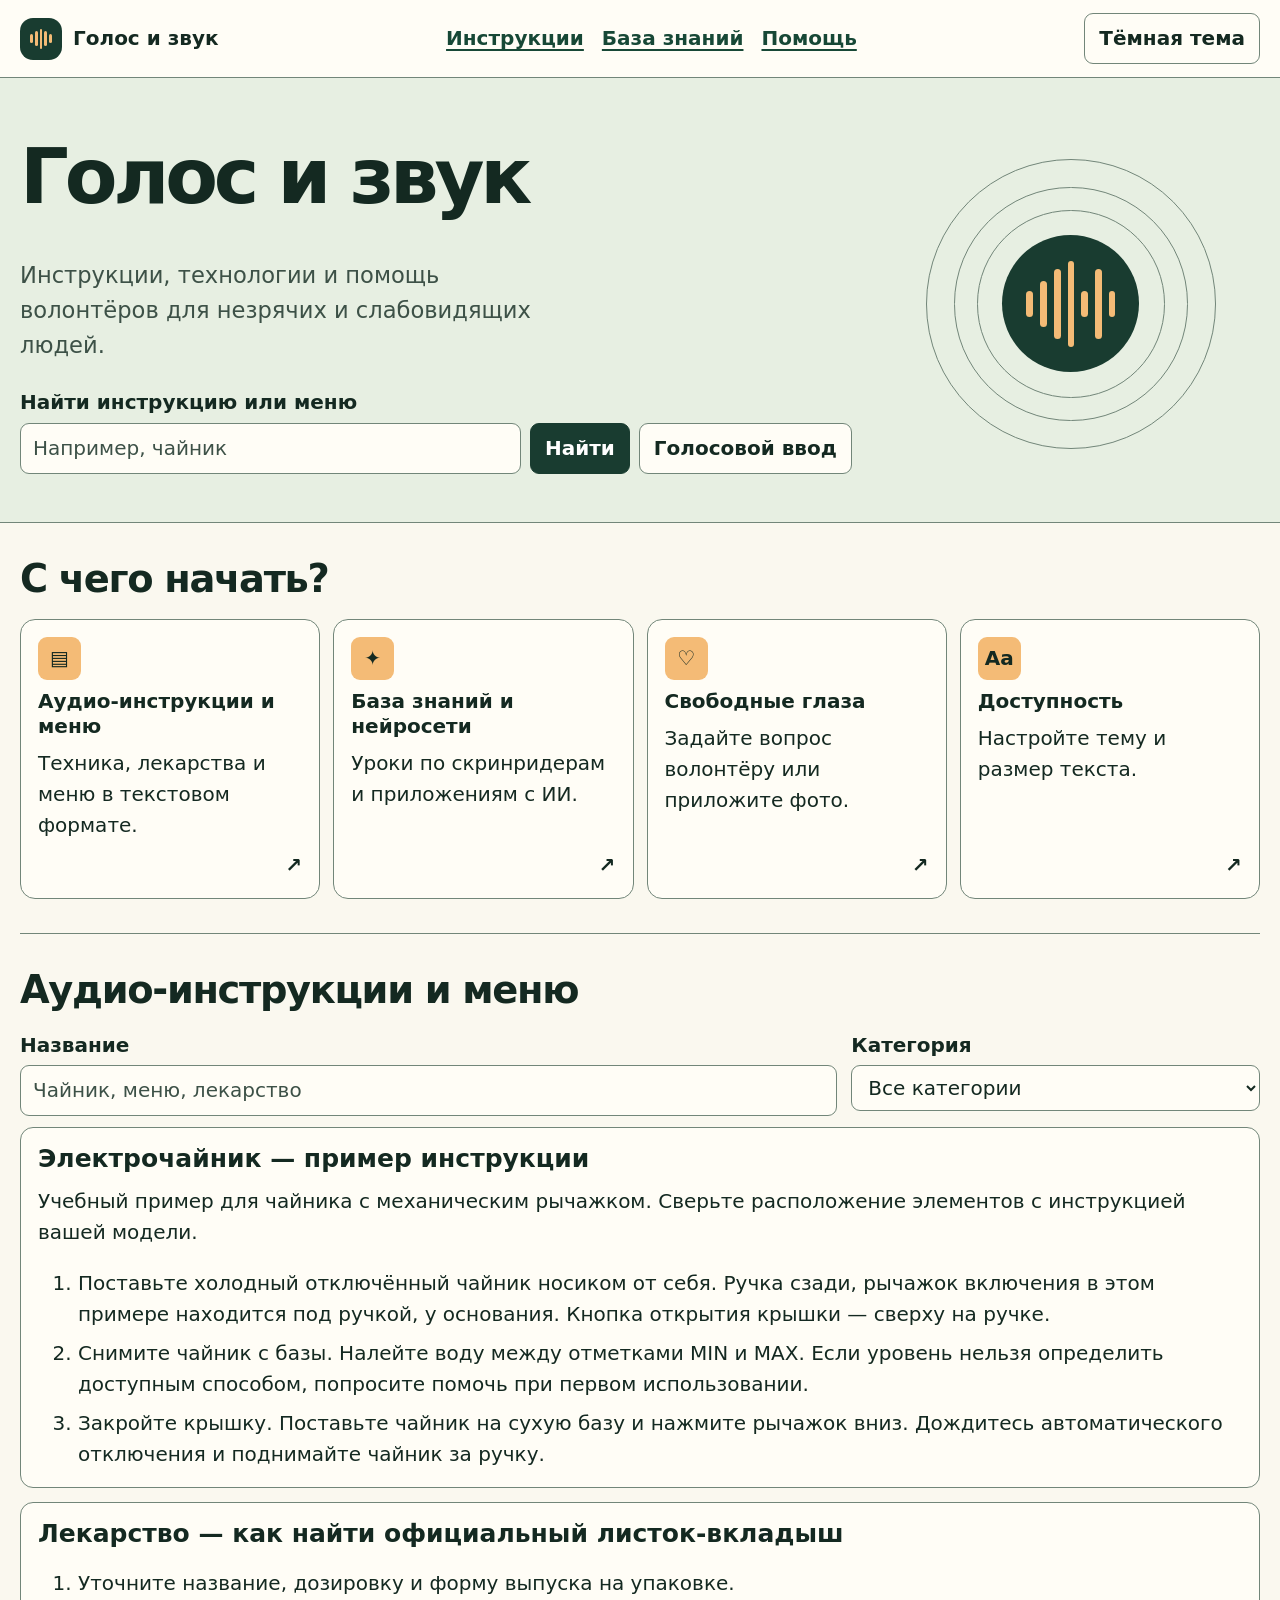
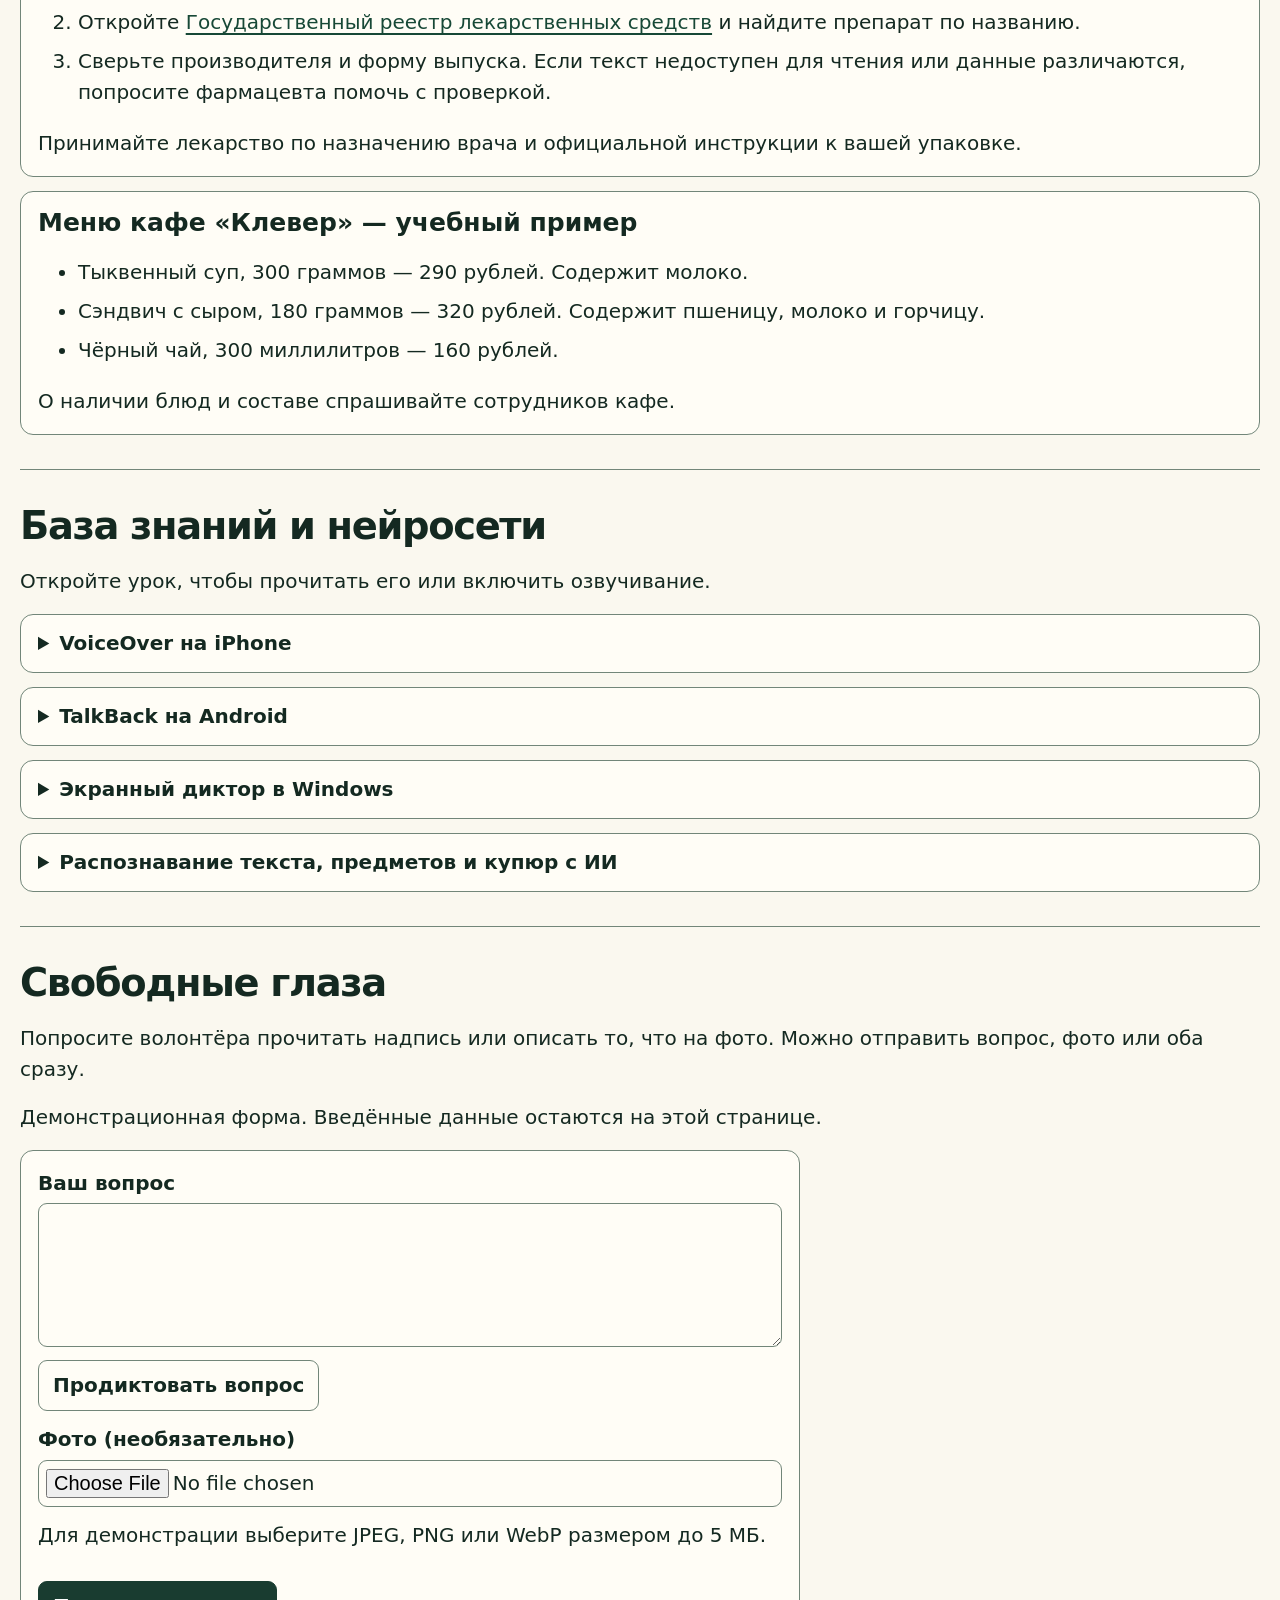
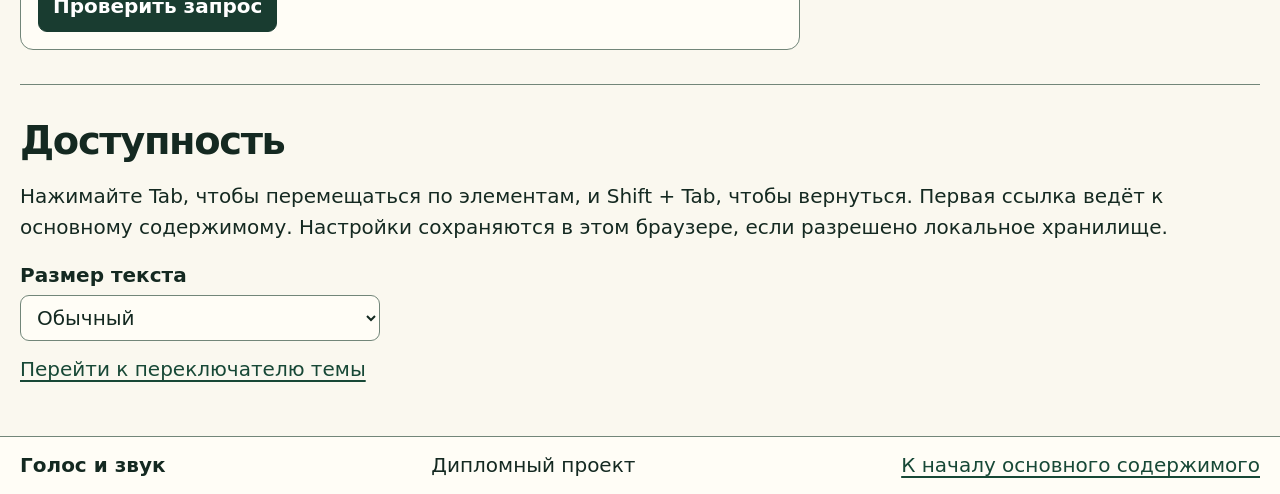
==== index.html @ 968d7d7f "Создать основу сайта «Голос и звук»" ====
<!doctype html>
<html lang="ru" data-theme="light">
<head>
  <meta charset="utf-8">
  <meta name="viewport" content="width=device-width, initial-scale=1">
  <meta name="description" content="Доступные инструкции, уроки по скринридерам и помощь волонтёров.">
  <title>Голос и звук — доступная помощь каждый день</title>
  <link rel="stylesheet" href="styles.css">
  <script src="app.js" defer></script>
</head>
<body>
  <a class="skip" href="#main">Перейти к основному содержимому</a>
  <header class="site-header">
    <div class="shell header-inner">
      <a class="brand" href="./" aria-label="Голос и звук, главная"><span class="mark" aria-hidden="true"><i></i><i></i><i></i><i></i><i></i></span> Голос и звук</a>
      <nav aria-label="Основная навигация"><a href="#instructions">Инструкции</a><a href="#knowledge">База знаний</a><a href="#help">Помощь</a></nav>
      <button type="button" class="theme" id="theme" aria-pressed="false">Тёмная тема</button>
    </div>
  </header>
  <main id="main" tabindex="-1">
    <div class="hero">
      <div class="shell hero-inner">
        <div>
          <h1>Голос и звук</h1>
          <p class="intro">Инструкции, технологии и помощь волонтёров для незрячих и слабовидящих людей.</p>
          <form id="hub-search" role="search" aria-label="Поиск инструкций" action="#instructions">
            <label for="hub-query">Найти инструкцию или меню</label>
            <div class="search-row">
              <input type="search" id="hub-query" name="q" placeholder="Например, чайник">
              <button type="submit" class="primary">Найти</button>
              <button type="button" data-dictate="hub-query" aria-describedby="hub-voice">Голосовой ввод</button>
            </div>
            <p class="status" id="hub-voice" role="status" aria-live="polite"></p>
          </form>
        </div>
        <div class="hero-art" aria-hidden="true"><div class="orbit"><div class="orbit"><div class="orbit"><div class="wave"><i></i><i></i><i></i><i></i><i></i><i></i><i></i></div></div></div></div></div>
      </div>
    </div>
    <section class="shell shortcuts" aria-labelledby="start-heading">
      <h2 id="start-heading">С чего начать?</h2>
      <div class="tiles">
        <a class="tile" href="#instructions"><span class="tile-icon" aria-hidden="true">▤</span><span class="tile-name">Аудио-инструкции и меню</span><span>Техника, лекарства и меню в текстовом формате.</span><span class="arrow" aria-hidden="true">↗</span></a>
        <a class="tile" href="#knowledge"><span class="tile-icon" aria-hidden="true">✦</span><span class="tile-name">База знаний и нейросети</span><span>Уроки по скринридерам и приложениям с ИИ.</span><span class="arrow" aria-hidden="true">↗</span></a>
        <a class="tile" href="#help"><span class="tile-icon" aria-hidden="true">♡</span><span class="tile-name">Свободные глаза</span><span>Задайте вопрос волонтёру или приложите фото.</span><span class="arrow" aria-hidden="true">↗</span></a>
        <a class="tile" href="#accessibility"><span class="tile-icon" aria-hidden="true">Aa</span><span class="tile-name">Доступность</span><span>Настройте тему и размер текста.</span><span class="arrow" aria-hidden="true">↗</span></a>
      </div>
    </section>
    <section class="shell content-section" id="instructions" aria-labelledby="instructions-heading" tabindex="-1">
      <h2 id="instructions-heading">Аудио-инструкции и меню</h2>
      <div class="filters" role="search" aria-label="Поиск в каталоге">
        <div><label for="catalog-query">Название</label><input type="search" id="catalog-query" placeholder="Чайник, меню, лекарство"></div>
        <div><label for="category">Категория</label><select id="category"><option value="">Все категории</option><option value="device">Бытовая техника</option><option value="medicine">Лекарства</option><option value="menu">Меню</option></select></div>
      </div>
      <p id="search-status" role="status" aria-live="polite"></p>
      <div class="entries" id="catalog">
        <article data-category="device">
          <h3>Электрочайник — пример инструкции</h3>
          <p>Учебный пример для чайника с механическим рычажком. Сверьте расположение элементов с инструкцией вашей модели.</p>
          <ol><li>Поставьте холодный отключённый чайник носиком от себя. Ручка сзади, рычажок включения в этом примере находится под ручкой, у основания. Кнопка открытия крышки — сверху на ручке.</li><li>Снимите чайник с базы. Налейте воду между отметками MIN и MAX. Если уровень нельзя определить доступным способом, попросите помочь при первом использовании.</li><li>Закройте крышку. Поставьте чайник на сухую базу и нажмите рычажок вниз. Дождитесь автоматического отключения и поднимайте чайник за ручку.</li></ol>
        </article>
        <article data-category="medicine">
          <h3>Лекарство — как найти официальный листок-вкладыш</h3>
          <ol><li>Уточните название, дозировку и форму выпуска на упаковке.</li><li>Откройте <a href="https://grls.rosminzdrav.ru/">Государственный реестр лекарственных средств</a> и найдите препарат по названию.</li><li>Сверьте производителя и форму выпуска. Если текст недоступен для чтения или данные различаются, попросите фармацевта помочь с проверкой.</li></ol>
          <p>Принимайте лекарство по назначению врача и официальной инструкции к вашей упаковке.</p>
        </article>
        <article data-category="menu">
          <h3>Меню кафе «Клевер» — учебный пример</h3>
          <ul><li>Тыквенный суп, 300 граммов — 290 рублей. Содержит молоко.</li><li>Сэндвич с сыром, 180 граммов — 320 рублей. Содержит пшеницу, молоко и горчицу.</li><li>Чёрный чай, 300 миллилитров — 160 рублей.</li></ul>
          <p>О наличии блюд и составе спрашивайте сотрудников кафе.</p>
        </article>
      </div>
    </section>
    <section class="shell content-section" id="knowledge" aria-labelledby="knowledge-heading" tabindex="-1">
      <h2 id="knowledge-heading">База знаний и нейросети</h2>
      <p>Откройте урок, чтобы прочитать его или включить озвучивание.</p>
      <p id="audio-status" role="status"></p>
      <div class="lessons">
        <details><summary>VoiceOver на iPhone</summary><div class="lesson"><h3>Включение и первые жесты</h3><ol><li>Откройте «Настройки», «Универсальный доступ», «VoiceOver». Включите VoiceOver. Если Siri настроена, можно попросить её включить VoiceOver.</li><li>Коснитесь элемента, чтобы услышать его название. Дважды коснитесь экрана одним пальцем, чтобы активировать выбранное.</li><li>Смахните одним пальцем вправо для следующего элемента или влево для предыдущего. Меню «Практика VoiceOver» позволяет потренироваться.</li></ol><div class="audio"></div></div></details>
        <details><summary>TalkBack на Android</summary><div class="lesson"><h3>Включение и первые жесты</h3><ol><li>В настройках откройте «Специальные возможности», затем TalkBack. Названия и расположение пунктов могут отличаться.</li><li>Включите TalkBack. Смахивайте одним пальцем вправо или влево, чтобы переходить между элементами. Двойное касание активирует выбранный элемент.</li><li>Прокручивайте страницу двумя пальцами. Откройте руководство TalkBack в настройках, чтобы попрактиковаться.</li></ol><div class="audio"></div></div></details>
        <details><summary>Экранный диктор в Windows</summary><div class="lesson"><h3>Запуск с клавиатуры</h3><ol><li>Нажмите клавиши Windows, Ctrl и Enter одновременно. Эта комбинация включает и выключает экранный диктор, если разрешена в настройках.</li><li>Для настройки нажмите Windows, Ctrl и N. Выберите голос и скорость.</li><li>На веб-странице нажимайте Tab для перехода к ссылкам и элементам управления. Shift и Tab перемещают в обратном направлении. Enter открывает ссылку.</li></ol><div class="audio"></div></div></details>
        <details><summary>Распознавание текста, предметов и купюр с ИИ</summary><div class="lesson"><h3>Как получить и проверить описание</h3><ol><li>Откройте приложение с нужным режимом. Например, в Seeing AI проверьте наличие каналов текста, описания сцены и валюты. Режимы и валюты зависят от версии.</li><li>Для текста направьте камеру на документ при хорошем освещении. Если чтение прерывается, отодвиньте камеру, чтобы в кадр помещалась вся строка.</li><li>Для предмета запросите описание сцены и повторите снимок с другой стороны, если вывод неоднозначен.</li><li>Для купюры проверьте поддержку её валюты в приложении. Сверьте результат повторным сканированием. Если сомневаетесь, попросите проверить номинал доверенного человека.</li></ol><div class="audio"></div></div></details>
      </div>
    </section>
    <section class="shell content-section" id="help" aria-labelledby="help-heading" tabindex="-1">
      <h2 id="help-heading">Свободные глаза</h2>
      <p>Попросите волонтёра прочитать надпись или описать то, что на фото. Можно отправить вопрос, фото или оба сразу.</p>
      <p id="help-availability">Демонстрационная форма. Введённые данные остаются на этой странице.</p>
      <form id="help-form" class="help-form">
        <label for="question">Ваш вопрос</label>
        <textarea id="question" rows="4" maxlength="2000" aria-describedby="help-voice"></textarea>
        <button type="button" data-dictate="question" aria-describedby="help-voice">Продиктовать вопрос</button>
        <p class="status" id="help-voice" role="status"></p>
        <label for="photo">Фото (необязательно)</label>
        <input id="photo" type="file" accept="image/jpeg,image/png,image/webp" aria-describedby="photo-note">
        <p id="photo-note">Для демонстрации выберите JPEG, PNG или WebP размером до 5 МБ.</p>
        <button class="primary" id="send-help" type="submit" disabled>Проверить запрос</button>
        <p id="help-status" role="status"></p>
      </form>
    </section>
    <section class="shell content-section" id="accessibility" aria-labelledby="access-heading" tabindex="-1">
      <h2 id="access-heading">Доступность</h2>
      <p>Нажимайте Tab, чтобы перемещаться по элементам, и Shift + Tab, чтобы вернуться. Первая ссылка ведёт к основному содержимому. Настройки сохраняются в этом браузере, если разрешено локальное хранилище.</p>
      <label for="text-size">Размер текста</label>
      <select id="text-size"><option value="100">Обычный</option><option value="125">Крупный</option><option value="150">Очень крупный</option></select>
      <p><a href="#theme">Перейти к переключателю темы</a></p>
    </section>
  </main>
  <footer><div class="shell footer-inner"><strong>Голос и звук</strong><span>Дипломный проект</span><a href="#main">К началу основного содержимого</a></div></footer>
</body>
</html>
---- styles.css ----
:root {
  color-scheme: light;
  --paper: #faf8ef;
  --surface: #fffdf6;
  --ink: #142921;
  --muted: #3d5147;
  --line: #728679;
  --hero: #e7efe2;
  --accent: #f4bb76;
  --button: #193c30;
  --button-text: #ffffff;
  --focus: #8a3603;
  --link: #174836;
  font: 125%/1.55 system-ui, "Segoe UI", sans-serif;
}
[data-theme="dark"] {
  color-scheme: dark;
  --paper: #101c17;
  --surface: #182922;
  --ink: #fcf8ea;
  --muted: #d6e6d8;
  --line: #9bb2a4;
  --hero: #22392e;
  --button: #f4bb76;
  --button-text: #142921;
  --focus: #ffbd72;
  --link: #cbf0d8;
}
* { box-sizing: border-box; }
[hidden] { display: none !important; }
body { margin: 0; background: var(--paper); color: var(--ink); overflow-wrap: anywhere; }
a { color: var(--link); text-underline-offset: .18em; }
a:hover { text-decoration-thickness: .14em; }
:focus-visible { outline: .16rem solid var(--focus); outline-offset: .18rem; }
h1, h2, h3 { line-height: 1.12; margin: 0 0 .5em; }
h1 { font-size: clamp(2.55rem, 6vw, 4.5rem); letter-spacing: -.055em; }
h2 { font-size: clamp(1.6rem, 3vw, 2.2rem); letter-spacing: -.035em; }
h3 { font-size: 1.25rem; }
p { margin: 0 0 .85rem; }
li + li { margin-top: .4rem; }
.shell { width: min(100% - 2rem, 62rem); margin-inline: auto; }
.skip { position: absolute; top: .5rem; left: .5rem; z-index: 2; padding: .5rem; background: var(--surface); transform: translateY(-250%); }
.skip:focus { transform: none; }
.site-header { background: var(--surface); border-bottom: 1px solid var(--line); }
.header-inner, .footer-inner { display: flex; flex-wrap: wrap; align-items: center; justify-content: space-between; gap: .6rem 1.2rem; padding-block: .65rem; }
.brand { display: inline-flex; align-items: center; gap: .55rem; min-height: 44px; color: var(--ink); font-weight: 800; text-decoration: none; }
.mark { display: inline-flex; align-items: center; justify-content: center; gap: .11rem; width: 2.1rem; height: 2.1rem; border-radius: .65rem; background: #193c30; color: #f4bb76; }
.mark i, .wave i { display: block; background: currentColor; width: .13rem; height: .48rem; border-radius: 1rem; }
.mark i:nth-child(even) { height: .72rem; }
.mark i:nth-child(3) { height: 1rem; }
nav { display: flex; flex-wrap: wrap; column-gap: .9rem; }
nav a { display: inline-flex; align-items: center; min-height: 44px; font-weight: 650; }
button, input, select, textarea { font: inherit; color: var(--ink); background: var(--surface); border: 1px solid var(--line); border-radius: .45rem; min-height: 44px; max-width: 100%; }
button { cursor: pointer; padding: .45rem .7rem; font-weight: 700; }
button:hover:not(:disabled), summary:hover { box-shadow: inset 0 0 0 2px var(--line); }
button:disabled { cursor: default; border-style: dashed; }
button.primary { background: var(--button); color: var(--button-text); border-color: var(--button); }
input, select, textarea { display: block; width: 100%; padding: .45rem .6rem; }
input::placeholder { color: var(--muted); opacity: 1; }
input[type=file] { padding: .35rem; }
textarea { resize: vertical; }
label { display: block; font-weight: 700; margin-bottom: .22rem; }
.hero { background: var(--hero); border-bottom: 1px solid var(--line); }
.hero-inner { display: grid; grid-template-columns: minmax(0, 2.2fr) minmax(0, 1fr); align-items: center; gap: 1.5rem; padding-block: 2.8rem 2.4rem; }
.intro { font-size: 1.13rem; max-width: 36ch; color: var(--muted); margin-bottom: 1.2rem; }
.search-row { display: flex; flex-wrap: wrap; gap: .45rem; }
.search-row input { flex: 1 0 min(12rem, 100%); width: auto; min-width: 0; }
.status:empty, [role="status"]:empty { margin: 0; }
.status:not(:empty) { margin-top: .4rem; }
.hero-art { display: grid; place-items: center; }
.orbit { width: min(14.5rem, 100%); aspect-ratio: 1; display: grid; place-items: center; border: 1px solid var(--line); border-radius: 50%; }
.orbit .orbit { width: 81%; }
.wave { width: 74%; aspect-ratio: 1; display: flex; align-items: center; justify-content: center; gap: 5%; border-radius: 50%; background: #193c30; color: #f4bb76; }
.wave i { width: 5%; height: 19%; }
.wave i:nth-child(2n) { height: 34%; }
.wave i:nth-child(3n) { height: 51%; }
.wave i:nth-child(4) { height: 63%; }
.shortcuts, .content-section { padding-block: 1.7rem; }
.content-section { border-top: 1px solid var(--line); scroll-margin-block-start: .6rem; }
.tiles { display: grid; grid-template-columns: repeat(auto-fit, minmax(min(12rem, 100%), 1fr)); gap: .65rem; }
.tile { display: flex; flex-direction: column; align-items: flex-start; gap: .45rem; min-width: 0; padding: .85rem; background: var(--surface); border: 1px solid var(--line); border-radius: .75rem; text-decoration: none; color: var(--ink); }
.tile:hover { box-shadow: inset 0 0 0 2px var(--line); }
.tile:hover .tile-name { text-decoration: underline; }
.tile-icon { display: grid; place-items: center; width: 2.15rem; height: 2.15rem; border-radius: .45rem; background: var(--accent); color: #142921; font-weight: 800; }
.tile-name { font-weight: 800; line-height: 1.24; }
.arrow { align-self: flex-end; margin-top: auto; font-weight: 800; }
.filters { display: grid; grid-template-columns: minmax(0, 2fr) minmax(0, 1fr); gap: .7rem; margin-bottom: .55rem; }
.entries, .lessons { display: grid; gap: .7rem; }
article, details, .help-form { padding: .85rem; border: 1px solid var(--line); border-radius: .65rem; background: var(--surface); }
article > :last-child { margin-bottom: 0; }
details { padding: 0; }
summary { cursor: pointer; padding: .65rem .85rem; min-height: 44px; border-radius: .65rem; font-weight: 700; }
.lesson { padding: .5rem .85rem .85rem; }
.audio { display: flex; flex-wrap: wrap; gap: .45rem; }
.help-form { max-width: 39rem; }
.help-form > button, .help-form > label:not(:first-child) { margin-top: .65rem; }
#photo-note { margin-top: .65rem; }
#text-size { max-width: 18rem; margin-bottom: .65rem; }
footer { border-top: 1px solid var(--line); background: var(--surface); }
@media (max-width: 42em) {
  .hero-inner { grid-template-columns: minmax(0, 1fr); padding-block: 2rem 1.4rem; }
  .hero-art { display: none; }
}
@media (max-width: 27em) {
  .filters { grid-template-columns: minmax(0, 1fr); }
  .shell { width: calc(100% - 1.4rem); }
}
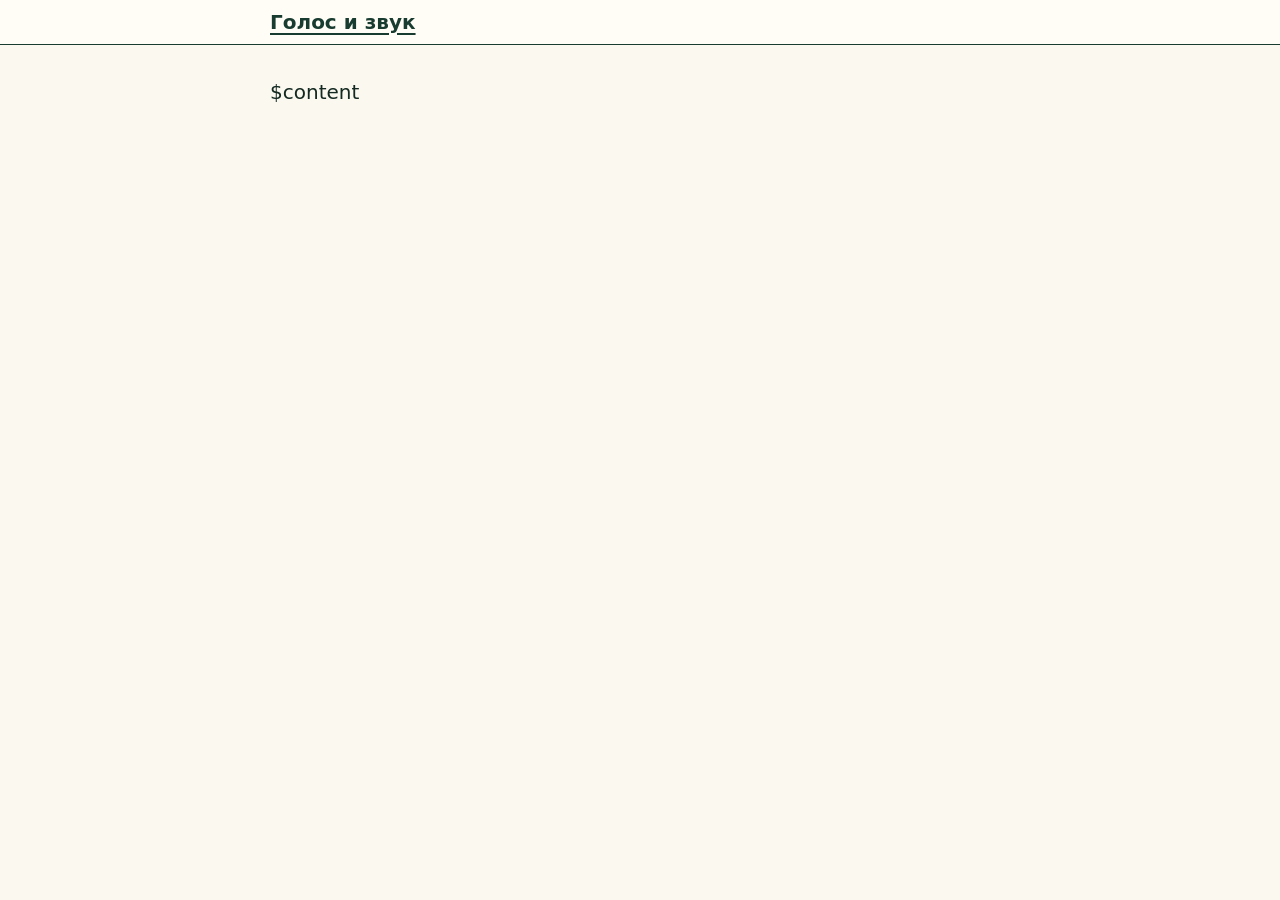
==== commit ae722316: "Перенести первый сценарий экранного доступа на Python" ====
--- a/index.html
+++ b/index.html
@@ -1,110 +1,16 @@
 <!doctype html>
-<html lang="ru" data-theme="light">
+<html lang="ru">
 <head>
   <meta charset="utf-8">
   <meta name="viewport" content="width=device-width, initial-scale=1">
-  <meta name="description" content="Доступные инструкции, уроки по скринридерам и помощь волонтёров.">
-  <title>Голос и звук — доступная помощь каждый день</title>
-  <link rel="stylesheet" href="styles.css">
-  <script src="app.js" defer></script>
+  <title>$title — Голос и звук</title>
+  <link rel="stylesheet" href="/styles.css">
 </head>
 <body>
   <a class="skip" href="#main">Перейти к основному содержимому</a>
-  <header class="site-header">
-    <div class="shell header-inner">
-      <a class="brand" href="./" aria-label="Голос и звук, главная"><span class="mark" aria-hidden="true"><i></i><i></i><i></i><i></i><i></i></span> Голос и звук</a>
-      <nav aria-label="Основная навигация"><a href="#instructions">Инструкции</a><a href="#knowledge">База знаний</a><a href="#help">Помощь</a></nav>
-      <button type="button" class="theme" id="theme" aria-pressed="false">Тёмная тема</button>
-    </div>
-  </header>
-  <main id="main" tabindex="-1">
-    <div class="hero">
-      <div class="shell hero-inner">
-        <div>
-          <h1>Голос и звук</h1>
-          <p class="intro">Инструкции, технологии и помощь волонтёров для незрячих и слабовидящих людей.</p>
-          <form id="hub-search" role="search" aria-label="Поиск инструкций" action="#instructions">
-            <label for="hub-query">Найти инструкцию или меню</label>
-            <div class="search-row">
-              <input type="search" id="hub-query" name="q" placeholder="Например, чайник">
-              <button type="submit" class="primary">Найти</button>
-              <button type="button" data-dictate="hub-query" aria-describedby="hub-voice">Голосовой ввод</button>
-            </div>
-            <p class="status" id="hub-voice" role="status" aria-live="polite"></p>
-          </form>
-        </div>
-        <div class="hero-art" aria-hidden="true"><div class="orbit"><div class="orbit"><div class="orbit"><div class="wave"><i></i><i></i><i></i><i></i><i></i><i></i><i></i></div></div></div></div></div>
-      </div>
-    </div>
-    <section class="shell shortcuts" aria-labelledby="start-heading">
-      <h2 id="start-heading">С чего начать?</h2>
-      <div class="tiles">
-        <a class="tile" href="#instructions"><span class="tile-icon" aria-hidden="true">▤</span><span class="tile-name">Аудио-инструкции и меню</span><span>Техника, лекарства и меню в текстовом формате.</span><span class="arrow" aria-hidden="true">↗</span></a>
-        <a class="tile" href="#knowledge"><span class="tile-icon" aria-hidden="true">✦</span><span class="tile-name">База знаний и нейросети</span><span>Уроки по скринридерам и приложениям с ИИ.</span><span class="arrow" aria-hidden="true">↗</span></a>
-        <a class="tile" href="#help"><span class="tile-icon" aria-hidden="true">♡</span><span class="tile-name">Свободные глаза</span><span>Задайте вопрос волонтёру или приложите фото.</span><span class="arrow" aria-hidden="true">↗</span></a>
-        <a class="tile" href="#accessibility"><span class="tile-icon" aria-hidden="true">Aa</span><span class="tile-name">Доступность</span><span>Настройте тему и размер текста.</span><span class="arrow" aria-hidden="true">↗</span></a>
-      </div>
-    </section>
-    <section class="shell content-section" id="instructions" aria-labelledby="instructions-heading" tabindex="-1">
-      <h2 id="instructions-heading">Аудио-инструкции и меню</h2>
-      <div class="filters" role="search" aria-label="Поиск в каталоге">
-        <div><label for="catalog-query">Название</label><input type="search" id="catalog-query" placeholder="Чайник, меню, лекарство"></div>
-        <div><label for="category">Категория</label><select id="category"><option value="">Все категории</option><option value="device">Бытовая техника</option><option value="medicine">Лекарства</option><option value="menu">Меню</option></select></div>
-      </div>
-      <p id="search-status" role="status" aria-live="polite"></p>
-      <div class="entries" id="catalog">
-        <article data-category="device">
-          <h3>Электрочайник — пример инструкции</h3>
-          <p>Учебный пример для чайника с механическим рычажком. Сверьте расположение элементов с инструкцией вашей модели.</p>
-          <ol><li>Поставьте холодный отключённый чайник носиком от себя. Ручка сзади, рычажок включения в этом примере находится под ручкой, у основания. Кнопка открытия крышки — сверху на ручке.</li><li>Снимите чайник с базы. Налейте воду между отметками MIN и MAX. Если уровень нельзя определить доступным способом, попросите помочь при первом использовании.</li><li>Закройте крышку. Поставьте чайник на сухую базу и нажмите рычажок вниз. Дождитесь автоматического отключения и поднимайте чайник за ручку.</li></ol>
-        </article>
-        <article data-category="medicine">
-          <h3>Лекарство — как найти официальный листок-вкладыш</h3>
-          <ol><li>Уточните название, дозировку и форму выпуска на упаковке.</li><li>Откройте <a href="https://grls.rosminzdrav.ru/">Государственный реестр лекарственных средств</a> и найдите препарат по названию.</li><li>Сверьте производителя и форму выпуска. Если текст недоступен для чтения или данные различаются, попросите фармацевта помочь с проверкой.</li></ol>
-          <p>Принимайте лекарство по назначению врача и официальной инструкции к вашей упаковке.</p>
-        </article>
-        <article data-category="menu">
-          <h3>Меню кафе «Клевер» — учебный пример</h3>
-          <ul><li>Тыквенный суп, 300 граммов — 290 рублей. Содержит молоко.</li><li>Сэндвич с сыром, 180 граммов — 320 рублей. Содержит пшеницу, молоко и горчицу.</li><li>Чёрный чай, 300 миллилитров — 160 рублей.</li></ul>
-          <p>О наличии блюд и составе спрашивайте сотрудников кафе.</p>
-        </article>
-      </div>
-    </section>
-    <section class="shell content-section" id="knowledge" aria-labelledby="knowledge-heading" tabindex="-1">
-      <h2 id="knowledge-heading">База знаний и нейросети</h2>
-      <p>Откройте урок, чтобы прочитать его или включить озвучивание.</p>
-      <p id="audio-status" role="status"></p>
-      <div class="lessons">
-        <details><summary>VoiceOver на iPhone</summary><div class="lesson"><h3>Включение и первые жесты</h3><ol><li>Откройте «Настройки», «Универсальный доступ», «VoiceOver». Включите VoiceOver. Если Siri настроена, можно попросить её включить VoiceOver.</li><li>Коснитесь элемента, чтобы услышать его название. Дважды коснитесь экрана одним пальцем, чтобы активировать выбранное.</li><li>Смахните одним пальцем вправо для следующего элемента или влево для предыдущего. Меню «Практика VoiceOver» позволяет потренироваться.</li></ol><div class="audio"></div></div></details>
-        <details><summary>TalkBack на Android</summary><div class="lesson"><h3>Включение и первые жесты</h3><ol><li>В настройках откройте «Специальные возможности», затем TalkBack. Названия и расположение пунктов могут отличаться.</li><li>Включите TalkBack. Смахивайте одним пальцем вправо или влево, чтобы переходить между элементами. Двойное касание активирует выбранный элемент.</li><li>Прокручивайте страницу двумя пальцами. Откройте руководство TalkBack в настройках, чтобы попрактиковаться.</li></ol><div class="audio"></div></div></details>
-        <details><summary>Экранный диктор в Windows</summary><div class="lesson"><h3>Запуск с клавиатуры</h3><ol><li>Нажмите клавиши Windows, Ctrl и Enter одновременно. Эта комбинация включает и выключает экранный диктор, если разрешена в настройках.</li><li>Для настройки нажмите Windows, Ctrl и N. Выберите голос и скорость.</li><li>На веб-странице нажимайте Tab для перехода к ссылкам и элементам управления. Shift и Tab перемещают в обратном направлении. Enter открывает ссылку.</li></ol><div class="audio"></div></div></details>
-        <details><summary>Распознавание текста, предметов и купюр с ИИ</summary><div class="lesson"><h3>Как получить и проверить описание</h3><ol><li>Откройте приложение с нужным режимом. Например, в Seeing AI проверьте наличие каналов текста, описания сцены и валюты. Режимы и валюты зависят от версии.</li><li>Для текста направьте камеру на документ при хорошем освещении. Если чтение прерывается, отодвиньте камеру, чтобы в кадр помещалась вся строка.</li><li>Для предмета запросите описание сцены и повторите снимок с другой стороны, если вывод неоднозначен.</li><li>Для купюры проверьте поддержку её валюты в приложении. Сверьте результат повторным сканированием. Если сомневаетесь, попросите проверить номинал доверенного человека.</li></ol><div class="audio"></div></div></details>
-      </div>
-    </section>
-    <section class="shell content-section" id="help" aria-labelledby="help-heading" tabindex="-1">
-      <h2 id="help-heading">Свободные глаза</h2>
-      <p>Попросите волонтёра прочитать надпись или описать то, что на фото. Можно отправить вопрос, фото или оба сразу.</p>
-      <p id="help-availability">Демонстрационная форма. Введённые данные остаются на этой странице.</p>
-      <form id="help-form" class="help-form">
-        <label for="question">Ваш вопрос</label>
-        <textarea id="question" rows="4" maxlength="2000" aria-describedby="help-voice"></textarea>
-        <button type="button" data-dictate="question" aria-describedby="help-voice">Продиктовать вопрос</button>
-        <p class="status" id="help-voice" role="status"></p>
-        <label for="photo">Фото (необязательно)</label>
-        <input id="photo" type="file" accept="image/jpeg,image/png,image/webp" aria-describedby="photo-note">
-        <p id="photo-note">Для демонстрации выберите JPEG, PNG или WebP размером до 5 МБ.</p>
-        <button class="primary" id="send-help" type="submit" disabled>Проверить запрос</button>
-        <p id="help-status" role="status"></p>
-      </form>
-    </section>
-    <section class="shell content-section" id="accessibility" aria-labelledby="access-heading" tabindex="-1">
-      <h2 id="access-heading">Доступность</h2>
-      <p>Нажимайте Tab, чтобы перемещаться по элементам, и Shift + Tab, чтобы вернуться. Первая ссылка ведёт к основному содержимому. Настройки сохраняются в этом браузере, если разрешено локальное хранилище.</p>
-      <label for="text-size">Размер текста</label>
-      <select id="text-size"><option value="100">Обычный</option><option value="125">Крупный</option><option value="150">Очень крупный</option></select>
-      <p><a href="#theme">Перейти к переключателю темы</a></p>
-    </section>
+  <header><div class="shell"><a class="brand" href="/">Голос и звук<span class="sr-only">, главная</span></a></div></header>
+  <main class="shell" id="main" tabindex="-1">
+    $content
   </main>
-  <footer><div class="shell footer-inner"><strong>Голос и звук</strong><span>Дипломный проект</span><a href="#main">К началу основного содержимого</a></div></footer>
 </body>
 </html>
--- a/styles.css
+++ b/styles.css
@@ -1,107 +1,43 @@
 :root {
-  color-scheme: light;
+  color-scheme: light dark;
   --paper: #faf8ef;
-  --surface: #fffdf6;
+  --panel: #fffdf6;
   --ink: #142921;
-  --muted: #3d5147;
-  --line: #728679;
-  --hero: #e7efe2;
-  --accent: #f4bb76;
-  --button: #193c30;
-  --button-text: #ffffff;
+  --accent: #193c30;
+  --button-text: #fff;
   --focus: #8a3603;
-  --link: #174836;
   font: 125%/1.55 system-ui, "Segoe UI", sans-serif;
 }
-[data-theme="dark"] {
-  color-scheme: dark;
-  --paper: #101c17;
-  --surface: #182922;
-  --ink: #fcf8ea;
-  --muted: #d6e6d8;
-  --line: #9bb2a4;
-  --hero: #22392e;
-  --button: #f4bb76;
-  --button-text: #142921;
-  --focus: #ffbd72;
-  --link: #cbf0d8;
+@media (prefers-color-scheme: dark) {
+  :root {
+    --paper: #101c17;
+    --panel: #182922;
+    --ink: #fcf8ea;
+    --accent: #f4bb76;
+    --button-text: #142921;
+    --focus: #ffbd72;
+  }
 }
 * { box-sizing: border-box; }
-[hidden] { display: none !important; }
 body { margin: 0; background: var(--paper); color: var(--ink); overflow-wrap: anywhere; }
-a { color: var(--link); text-underline-offset: .18em; }
-a:hover { text-decoration-thickness: .14em; }
-:focus-visible { outline: .16rem solid var(--focus); outline-offset: .18rem; }
-h1, h2, h3 { line-height: 1.12; margin: 0 0 .5em; }
-h1 { font-size: clamp(2.55rem, 6vw, 4.5rem); letter-spacing: -.055em; }
-h2 { font-size: clamp(1.6rem, 3vw, 2.2rem); letter-spacing: -.035em; }
-h3 { font-size: 1.25rem; }
-p { margin: 0 0 .85rem; }
-li + li { margin-top: .4rem; }
-.shell { width: min(100% - 2rem, 62rem); margin-inline: auto; }
-.skip { position: absolute; top: .5rem; left: .5rem; z-index: 2; padding: .5rem; background: var(--surface); transform: translateY(-250%); }
+a { color: var(--accent); text-underline-offset: .2em; }
+:focus-visible { outline: .16rem solid var(--focus); outline-offset: .16rem; }
+header { background: var(--panel); border-bottom: 1px solid var(--accent); }
+.shell { width: min(100% - 2rem, 37rem); margin-inline: auto; }
+.brand { display: inline-flex; align-items: center; min-height: 44px; font-weight: 800; }
+main { padding-block: 1.6rem 2rem; }
+h1, h2 { line-height: 1.15; margin-block: 0 .55em; }
+h1 { font-size: clamp(1.75rem, 5vw, 2.8rem); }
+h2 { font-size: 1.25rem; margin-top: 1.1em; }
+li + li { margin-top: .5rem; }
+.guides { padding-inline-start: 1.3rem; }
+.guides a { display: flex; align-items: center; min-height: 44px; padding: .5rem .7rem; background: var(--panel); border: 1px solid var(--accent); border-radius: .4rem; font-weight: 700; }
+.steps { padding-inline-start: 1.5rem; }
+label { display: block; margin-bottom: .35rem; font-weight: 700; }
+.search-row { display: flex; flex-wrap: wrap; gap: .5rem; }
+button, input { font: inherit; min-height: 44px; border: 1px solid var(--accent); border-radius: .4rem; padding: .45rem .7rem; }
+input { color: var(--ink); background: var(--panel); flex: 1 1 14rem; min-width: 0; }
+button { color: var(--button-text); background: var(--accent); cursor: pointer; font-weight: 700; }
+.skip { position: absolute; top: .5rem; left: .5rem; padding: .5rem; background: var(--panel); transform: translateY(calc(-100% - 1rem)); }
 .skip:focus { transform: none; }
-.site-header { background: var(--surface); border-bottom: 1px solid var(--line); }
-.header-inner, .footer-inner { display: flex; flex-wrap: wrap; align-items: center; justify-content: space-between; gap: .6rem 1.2rem; padding-block: .65rem; }
-.brand { display: inline-flex; align-items: center; gap: .55rem; min-height: 44px; color: var(--ink); font-weight: 800; text-decoration: none; }
-.mark { display: inline-flex; align-items: center; justify-content: center; gap: .11rem; width: 2.1rem; height: 2.1rem; border-radius: .65rem; background: #193c30; color: #f4bb76; }
-.mark i, .wave i { display: block; background: currentColor; width: .13rem; height: .48rem; border-radius: 1rem; }
-.mark i:nth-child(even) { height: .72rem; }
-.mark i:nth-child(3) { height: 1rem; }
-nav { display: flex; flex-wrap: wrap; column-gap: .9rem; }
-nav a { display: inline-flex; align-items: center; min-height: 44px; font-weight: 650; }
-button, input, select, textarea { font: inherit; color: var(--ink); background: var(--surface); border: 1px solid var(--line); border-radius: .45rem; min-height: 44px; max-width: 100%; }
-button { cursor: pointer; padding: .45rem .7rem; font-weight: 700; }
-button:hover:not(:disabled), summary:hover { box-shadow: inset 0 0 0 2px var(--line); }
-button:disabled { cursor: default; border-style: dashed; }
-button.primary { background: var(--button); color: var(--button-text); border-color: var(--button); }
-input, select, textarea { display: block; width: 100%; padding: .45rem .6rem; }
-input::placeholder { color: var(--muted); opacity: 1; }
-input[type=file] { padding: .35rem; }
-textarea { resize: vertical; }
-label { display: block; font-weight: 700; margin-bottom: .22rem; }
-.hero { background: var(--hero); border-bottom: 1px solid var(--line); }
-.hero-inner { display: grid; grid-template-columns: minmax(0, 2.2fr) minmax(0, 1fr); align-items: center; gap: 1.5rem; padding-block: 2.8rem 2.4rem; }
-.intro { font-size: 1.13rem; max-width: 36ch; color: var(--muted); margin-bottom: 1.2rem; }
-.search-row { display: flex; flex-wrap: wrap; gap: .45rem; }
-.search-row input { flex: 1 0 min(12rem, 100%); width: auto; min-width: 0; }
-.status:empty, [role="status"]:empty { margin: 0; }
-.status:not(:empty) { margin-top: .4rem; }
-.hero-art { display: grid; place-items: center; }
-.orbit { width: min(14.5rem, 100%); aspect-ratio: 1; display: grid; place-items: center; border: 1px solid var(--line); border-radius: 50%; }
-.orbit .orbit { width: 81%; }
-.wave { width: 74%; aspect-ratio: 1; display: flex; align-items: center; justify-content: center; gap: 5%; border-radius: 50%; background: #193c30; color: #f4bb76; }
-.wave i { width: 5%; height: 19%; }
-.wave i:nth-child(2n) { height: 34%; }
-.wave i:nth-child(3n) { height: 51%; }
-.wave i:nth-child(4) { height: 63%; }
-.shortcuts, .content-section { padding-block: 1.7rem; }
-.content-section { border-top: 1px solid var(--line); scroll-margin-block-start: .6rem; }
-.tiles { display: grid; grid-template-columns: repeat(auto-fit, minmax(min(12rem, 100%), 1fr)); gap: .65rem; }
-.tile { display: flex; flex-direction: column; align-items: flex-start; gap: .45rem; min-width: 0; padding: .85rem; background: var(--surface); border: 1px solid var(--line); border-radius: .75rem; text-decoration: none; color: var(--ink); }
-.tile:hover { box-shadow: inset 0 0 0 2px var(--line); }
-.tile:hover .tile-name { text-decoration: underline; }
-.tile-icon { display: grid; place-items: center; width: 2.15rem; height: 2.15rem; border-radius: .45rem; background: var(--accent); color: #142921; font-weight: 800; }
-.tile-name { font-weight: 800; line-height: 1.24; }
-.arrow { align-self: flex-end; margin-top: auto; font-weight: 800; }
-.filters { display: grid; grid-template-columns: minmax(0, 2fr) minmax(0, 1fr); gap: .7rem; margin-bottom: .55rem; }
-.entries, .lessons { display: grid; gap: .7rem; }
-article, details, .help-form { padding: .85rem; border: 1px solid var(--line); border-radius: .65rem; background: var(--surface); }
-article > :last-child { margin-bottom: 0; }
-details { padding: 0; }
-summary { cursor: pointer; padding: .65rem .85rem; min-height: 44px; border-radius: .65rem; font-weight: 700; }
-.lesson { padding: .5rem .85rem .85rem; }
-.audio { display: flex; flex-wrap: wrap; gap: .45rem; }
-.help-form { max-width: 39rem; }
-.help-form > button, .help-form > label:not(:first-child) { margin-top: .65rem; }
-#photo-note { margin-top: .65rem; }
-#text-size { max-width: 18rem; margin-bottom: .65rem; }
-footer { border-top: 1px solid var(--line); background: var(--surface); }
-@media (max-width: 42em) {
-  .hero-inner { grid-template-columns: minmax(0, 1fr); padding-block: 2rem 1.4rem; }
-  .hero-art { display: none; }
-}
-@media (max-width: 27em) {
-  .filters { grid-template-columns: minmax(0, 1fr); }
-  .shell { width: calc(100% - 1.4rem); }
-}
+.sr-only { position: absolute; width: 1px; height: 1px; overflow: hidden; clip-path: inset(50%); }
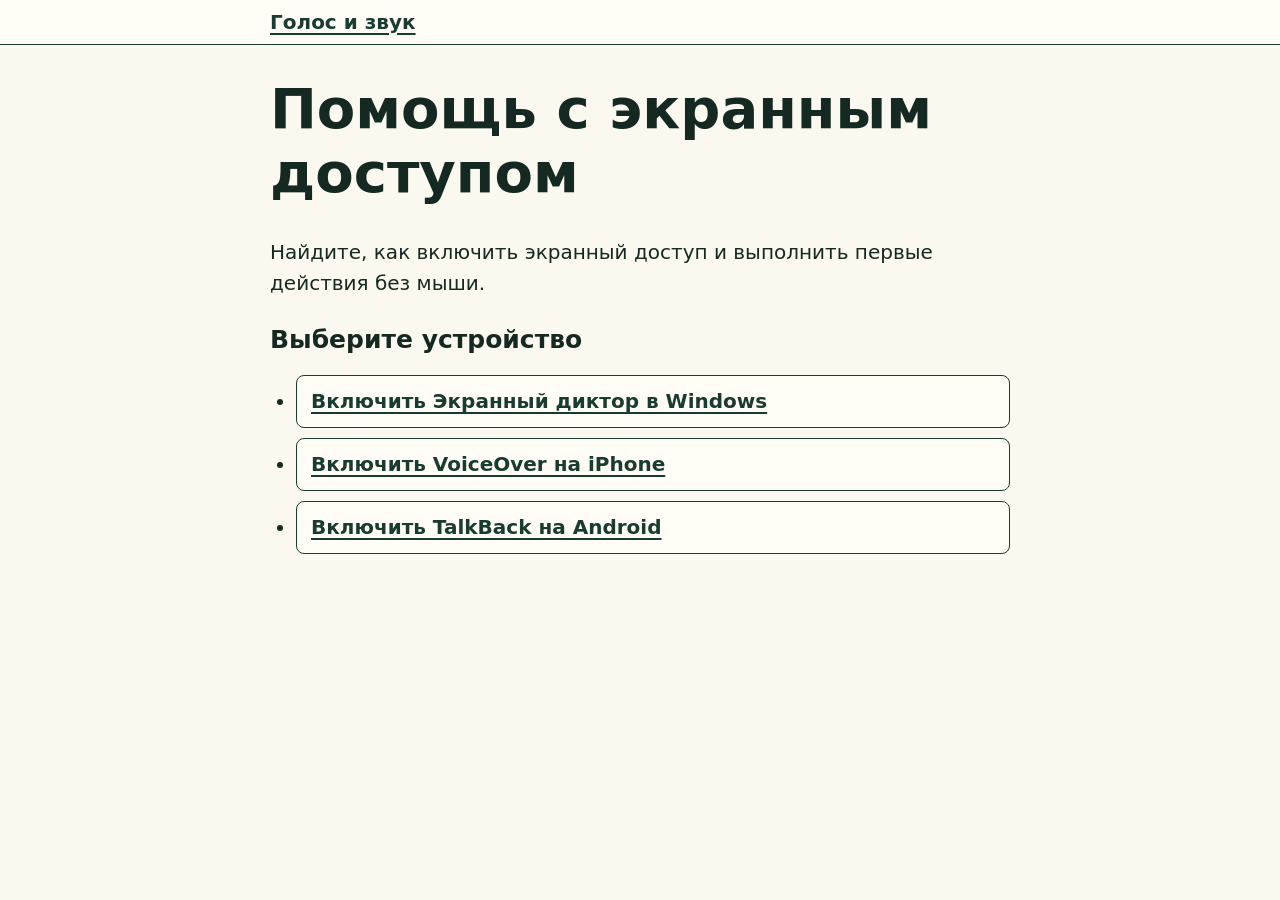
==== commit b3e49d0f: "Собрать инструкции на Python для GitHub Pages" ====
--- a/index.html
+++ b/index.html
@@ -3,14 +3,17 @@
 <head>
   <meta charset="utf-8">
   <meta name="viewport" content="width=device-width, initial-scale=1">
-  <title>$title — Голос и звук</title>
-  <link rel="stylesheet" href="/styles.css">
+  <title>Инструкции по скринридерам — Голос и звук</title>
+  <link rel="stylesheet" href="./styles.css">
 </head>
 <body>
   <a class="skip" href="#main">Перейти к основному содержимому</a>
-  <header><div class="shell"><a class="brand" href="/">Голос и звук<span class="sr-only">, главная</span></a></div></header>
+  <header><div class="shell"><a class="brand" href="./">Голос и звук<span class="sr-only">, главная</span></a></div></header>
   <main class="shell" id="main" tabindex="-1">
-    $content
+    <h1>Помощь с экранным доступом</h1>
+        <p>Найдите, как включить экранный доступ и выполнить первые действия без мыши.</p>
+        <h2>Выберите устройство</h2>
+        <ul class="guides"><li><a href="guides/windows.html">Включить Экранный диктор в Windows</a></li><li><a href="guides/iphone.html">Включить VoiceOver на iPhone</a></li><li><a href="guides/android.html">Включить TalkBack на Android</a></li></ul>
   </main>
 </body>
 </html>
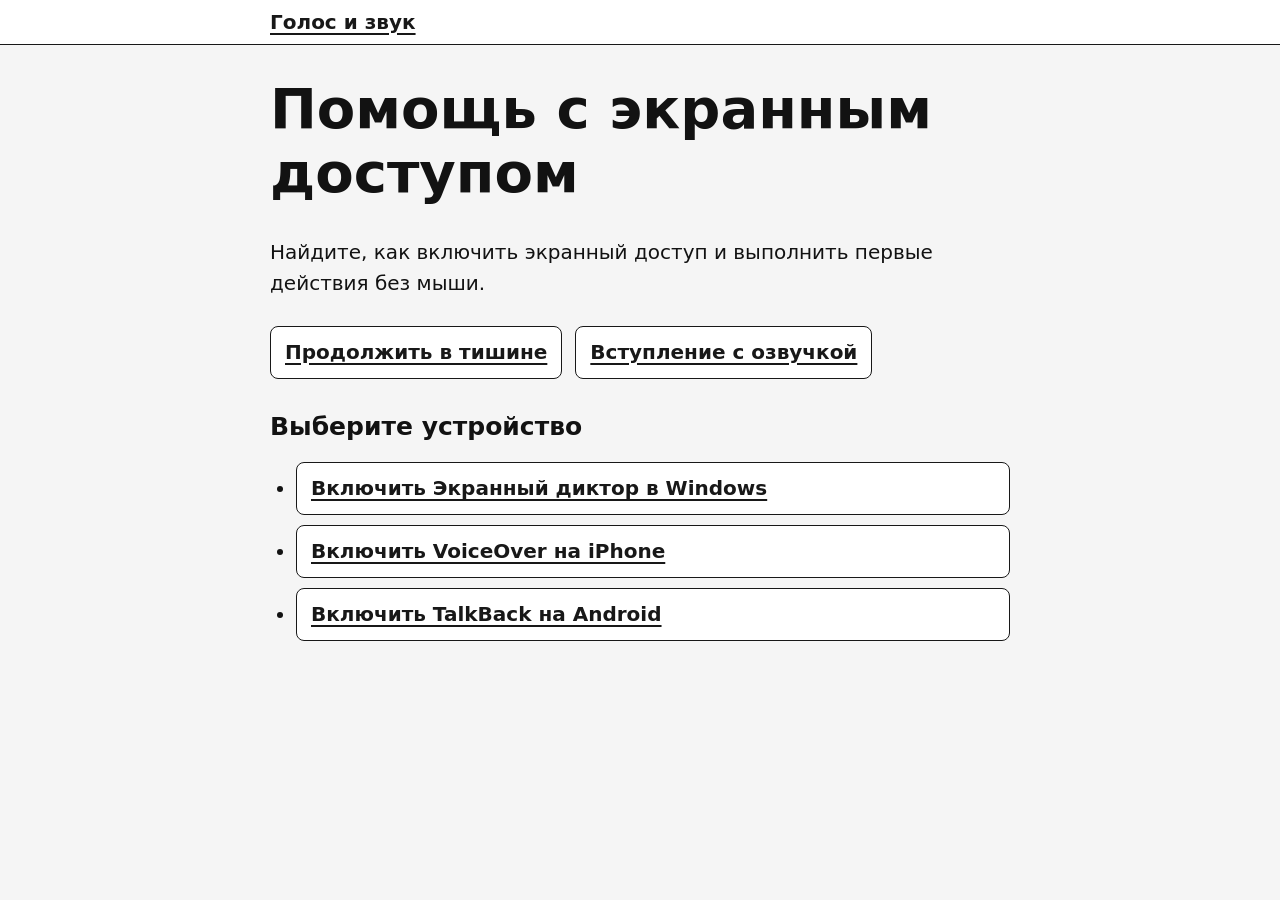
==== commit 5402acc2: "Добавить тихий вход и усилить контраст" ====
--- a/index.html
+++ b/index.html
@@ -12,7 +12,11 @@
   <main class="shell" id="main" tabindex="-1">
     <h1>Помощь с экранным доступом</h1>
         <p>Найдите, как включить экранный доступ и выполнить первые действия без мыши.</p>
-        <h2>Выберите устройство</h2>
+        <nav class="entry-options" aria-label="Как начать">
+          <a href="#devices">Продолжить в тишине</a>
+          <a href="intro.html">Вступление с озвучкой</a>
+        </nav>
+        <h2 id="devices" tabindex="-1">Выберите устройство</h2>
         <ul class="guides"><li><a href="guides/windows.html">Включить Экранный диктор в Windows</a></li><li><a href="guides/iphone.html">Включить VoiceOver на iPhone</a></li><li><a href="guides/android.html">Включить TalkBack на Android</a></li></ul>
   </main>
 </body>
--- a/styles.css
+++ b/styles.css
@@ -1,27 +1,27 @@
 :root {
   color-scheme: light dark;
-  --paper: #faf8ef;
-  --panel: #fffdf6;
-  --ink: #142921;
-  --accent: #193c30;
+  --paper: #f5f5f5;
+  --panel: #fff;
+  --ink: #121212;
+  --accent: #181818;
   --button-text: #fff;
-  --focus: #8a3603;
+  --focus: #0a3788;
   font: 125%/1.55 system-ui, "Segoe UI", sans-serif;
 }
 @media (prefers-color-scheme: dark) {
   :root {
-    --paper: #101c17;
-    --panel: #182922;
-    --ink: #fcf8ea;
-    --accent: #f4bb76;
-    --button-text: #142921;
-    --focus: #ffbd72;
+    --paper: #151515;
+    --panel: #212121;
+    --ink: #f5f5f5;
+    --accent: #fff;
+    --button-text: #151515;
+    --focus: #ffdf70;
   }
 }
 * { box-sizing: border-box; }
 body { margin: 0; background: var(--paper); color: var(--ink); overflow-wrap: anywhere; }
 a { color: var(--accent); text-underline-offset: .2em; }
-:focus-visible { outline: .16rem solid var(--focus); outline-offset: .16rem; }
+:focus-visible { outline: .18rem solid var(--focus); outline-offset: .16rem; }
 header { background: var(--panel); border-bottom: 1px solid var(--accent); }
 .shell { width: min(100% - 2rem, 37rem); margin-inline: auto; }
 .brand { display: inline-flex; align-items: center; min-height: 44px; font-weight: 800; }
@@ -31,7 +31,9 @@
 h2 { font-size: 1.25rem; margin-top: 1.1em; }
 li + li { margin-top: .5rem; }
 .guides { padding-inline-start: 1.3rem; }
-.guides a { display: flex; align-items: center; min-height: 44px; padding: .5rem .7rem; background: var(--panel); border: 1px solid var(--accent); border-radius: .4rem; font-weight: 700; }
+.entry-options { display: flex; flex-wrap: wrap; gap: .65rem; padding-block: .35rem; }
+.guides a, .entry-options a { display: flex; align-items: center; min-height: 44px; padding: .5rem .7rem; background: var(--panel); border: 1px solid var(--accent); border-radius: .4rem; font-weight: 700; }
+audio { width: min(100%, 20rem); }
 .steps { padding-inline-start: 1.5rem; }
 label { display: block; margin-bottom: .35rem; font-weight: 700; }
 .search-row { display: flex; flex-wrap: wrap; gap: .5rem; }
@@ -41,3 +43,7 @@
 .skip { position: absolute; top: .5rem; left: .5rem; padding: .5rem; background: var(--panel); transform: translateY(calc(-100% - 1rem)); }
 .skip:focus { transform: none; }
 .sr-only { position: absolute; width: 1px; height: 1px; overflow: hidden; clip-path: inset(50%); }
+@media (forced-colors: active) {
+  :focus-visible { outline-color: Highlight; }
+  .guides a, .entry-options a, button, input { border-color: ButtonText; }
+}
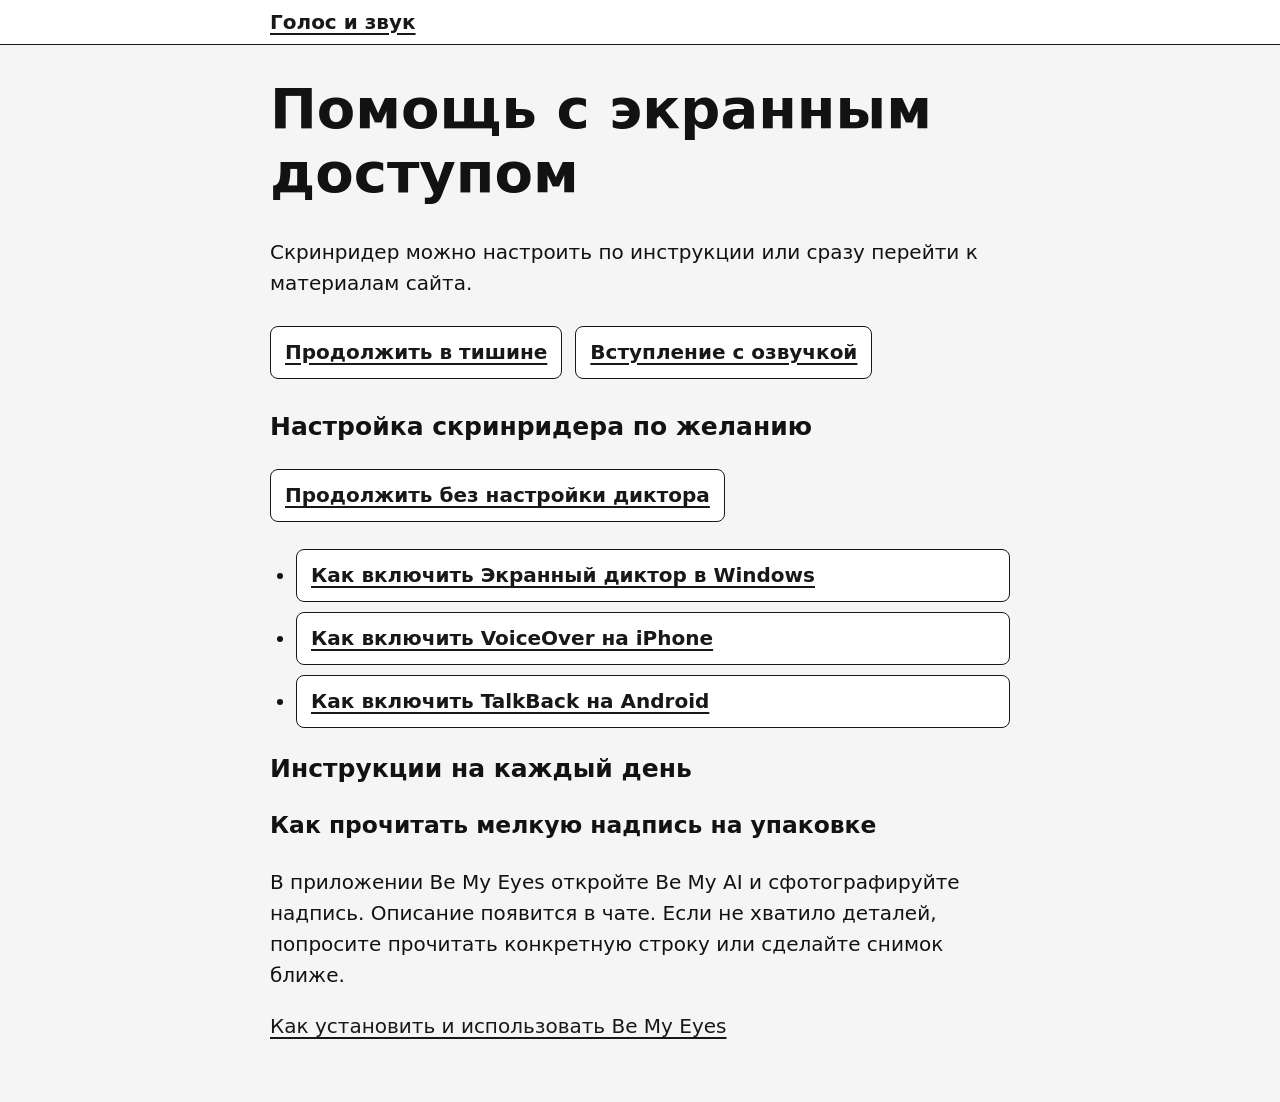
==== commit 282b0410: "Дать возможность продолжить без настройки диктора" ====
--- a/index.html
+++ b/index.html
@@ -11,13 +11,22 @@
   <header><div class="shell"><a class="brand" href="./">Голос и звук<span class="sr-only">, главная</span></a></div></header>
   <main class="shell" id="main" tabindex="-1">
     <h1>Помощь с экранным доступом</h1>
-        <p>Найдите, как включить экранный доступ и выполнить первые действия без мыши.</p>
+        <p>Скринридер можно настроить по инструкции или сразу перейти к материалам сайта.</p>
         <nav class="entry-options" aria-label="Как начать">
           <a href="#devices">Продолжить в тишине</a>
           <a href="intro.html">Вступление с озвучкой</a>
         </nav>
-        <h2 id="devices" tabindex="-1">Выберите устройство</h2>
-        <ul class="guides"><li><a href="guides/windows.html">Включить Экранный диктор в Windows</a></li><li><a href="guides/iphone.html">Включить VoiceOver на iPhone</a></li><li><a href="guides/android.html">Включить TalkBack на Android</a></li></ul>
+        <section aria-labelledby="devices">
+          <h2 id="devices" tabindex="-1">Настройка скринридера по желанию</h2>
+          <p class="entry-options"><a href="#materials">Продолжить без настройки диктора</a></p>
+        <ul class="guides"><li><a href="guides/windows.html">Как включить Экранный диктор в Windows</a></li><li><a href="guides/iphone.html">Как включить VoiceOver на iPhone</a></li><li><a href="guides/android.html">Как включить TalkBack на Android</a></li></ul>
+        </section>
+        <section aria-labelledby="materials">
+          <h2 id="materials" tabindex="-1">Инструкции на каждый день</h2>
+          <h3>Как прочитать мелкую надпись на упаковке</h3>
+          <p>В приложении Be My Eyes откройте Be My AI и сфотографируйте надпись. Описание появится в чате. Если не хватило деталей, попросите прочитать конкретную строку или сделайте снимок ближе.</p>
+          <p><a href="https://support.bemyeyes.com/hc/en-us/articles/360005528557-Getting-started-with-Be-My-Eyes">Как установить и использовать Be My Eyes</a></p>
+        </section>
   </main>
 </body>
 </html>
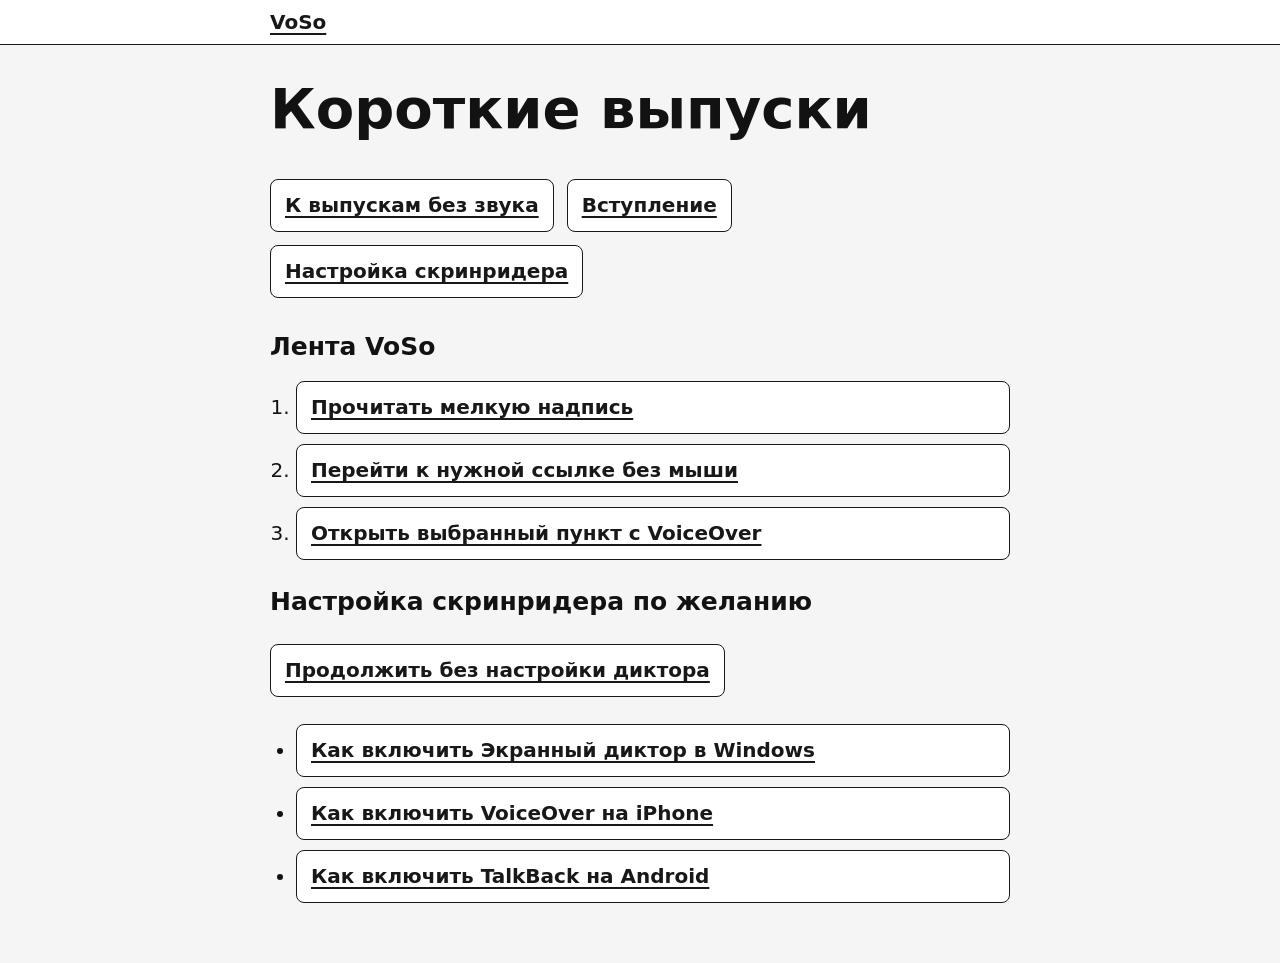
==== commit 68ae4a49: "Запустить ленту коротких выпусков VoSo" ====
--- a/index.html
+++ b/index.html
@@ -3,30 +3,27 @@
 <head>
   <meta charset="utf-8">
   <meta name="viewport" content="width=device-width, initial-scale=1">
-  <title>Инструкции по скринридерам — Голос и звук</title>
+  <title>Аудиолента — VoSo</title>
   <link rel="stylesheet" href="./styles.css">
 </head>
 <body>
   <a class="skip" href="#main">Перейти к основному содержимому</a>
-  <header><div class="shell"><a class="brand" href="./">Голос и звук<span class="sr-only">, главная</span></a></div></header>
+  <header><div class="shell"><a class="brand" href="./" aria-label="VoSo, Восо, главная">VoSo</a></div></header>
   <main class="shell" id="main" tabindex="-1">
-    <h1>Помощь с экранным доступом</h1>
-        <p>Скринридер можно настроить по инструкции или сразу перейти к материалам сайта.</p>
+    <h1>Короткие выпуски</h1>
         <nav class="entry-options" aria-label="Как начать">
-          <a href="#devices">Продолжить в тишине</a>
-          <a href="intro.html">Вступление с озвучкой</a>
+          <a href="#materials">К выпускам без звука</a>
+          <a href="intro.html">Вступление</a>
+          <a href="#devices">Настройка скринридера</a>
         </nav>
+        <h2 id="materials" tabindex="-1">Лента VoSo</h2>
+        <ol class="guides">
+        <li><a href="clips/etiketka.html">Прочитать мелкую надпись</a></li><li><a href="clips/windows-tab.html">Перейти к нужной ссылке без мыши</a></li><li><a href="clips/iphone-gesture.html">Открыть выбранный пункт с VoiceOver</a></li>
+        </ol>
         <section aria-labelledby="devices">
           <h2 id="devices" tabindex="-1">Настройка скринридера по желанию</h2>
           <p class="entry-options"><a href="#materials">Продолжить без настройки диктора</a></p>
-        <ul class="guides"><li><a href="guides/windows.html">Как включить Экранный диктор в Windows</a></li><li><a href="guides/iphone.html">Как включить VoiceOver на iPhone</a></li><li><a href="guides/android.html">Как включить TalkBack на Android</a></li></ul>
-        </section>
-        <section aria-labelledby="materials">
-          <h2 id="materials" tabindex="-1">Инструкции на каждый день</h2>
-          <h3>Как прочитать мелкую надпись на упаковке</h3>
-          <p>В приложении Be My Eyes откройте Be My AI и сфотографируйте надпись. Описание появится в чате. Если не хватило деталей, попросите прочитать конкретную строку или сделайте снимок ближе.</p>
-          <p><a href="https://support.bemyeyes.com/hc/en-us/articles/360005528557-Getting-started-with-Be-My-Eyes">Как установить и использовать Be My Eyes</a></p>
-        </section>
+        <ul class="guides"><li><a href="guides/windows.html">Как включить Экранный диктор в Windows</a></li><li><a href="guides/iphone.html">Как включить VoiceOver на iPhone</a></li><li><a href="guides/android.html">Как включить TalkBack на Android</a></li></ul></section>
   </main>
 </body>
 </html>
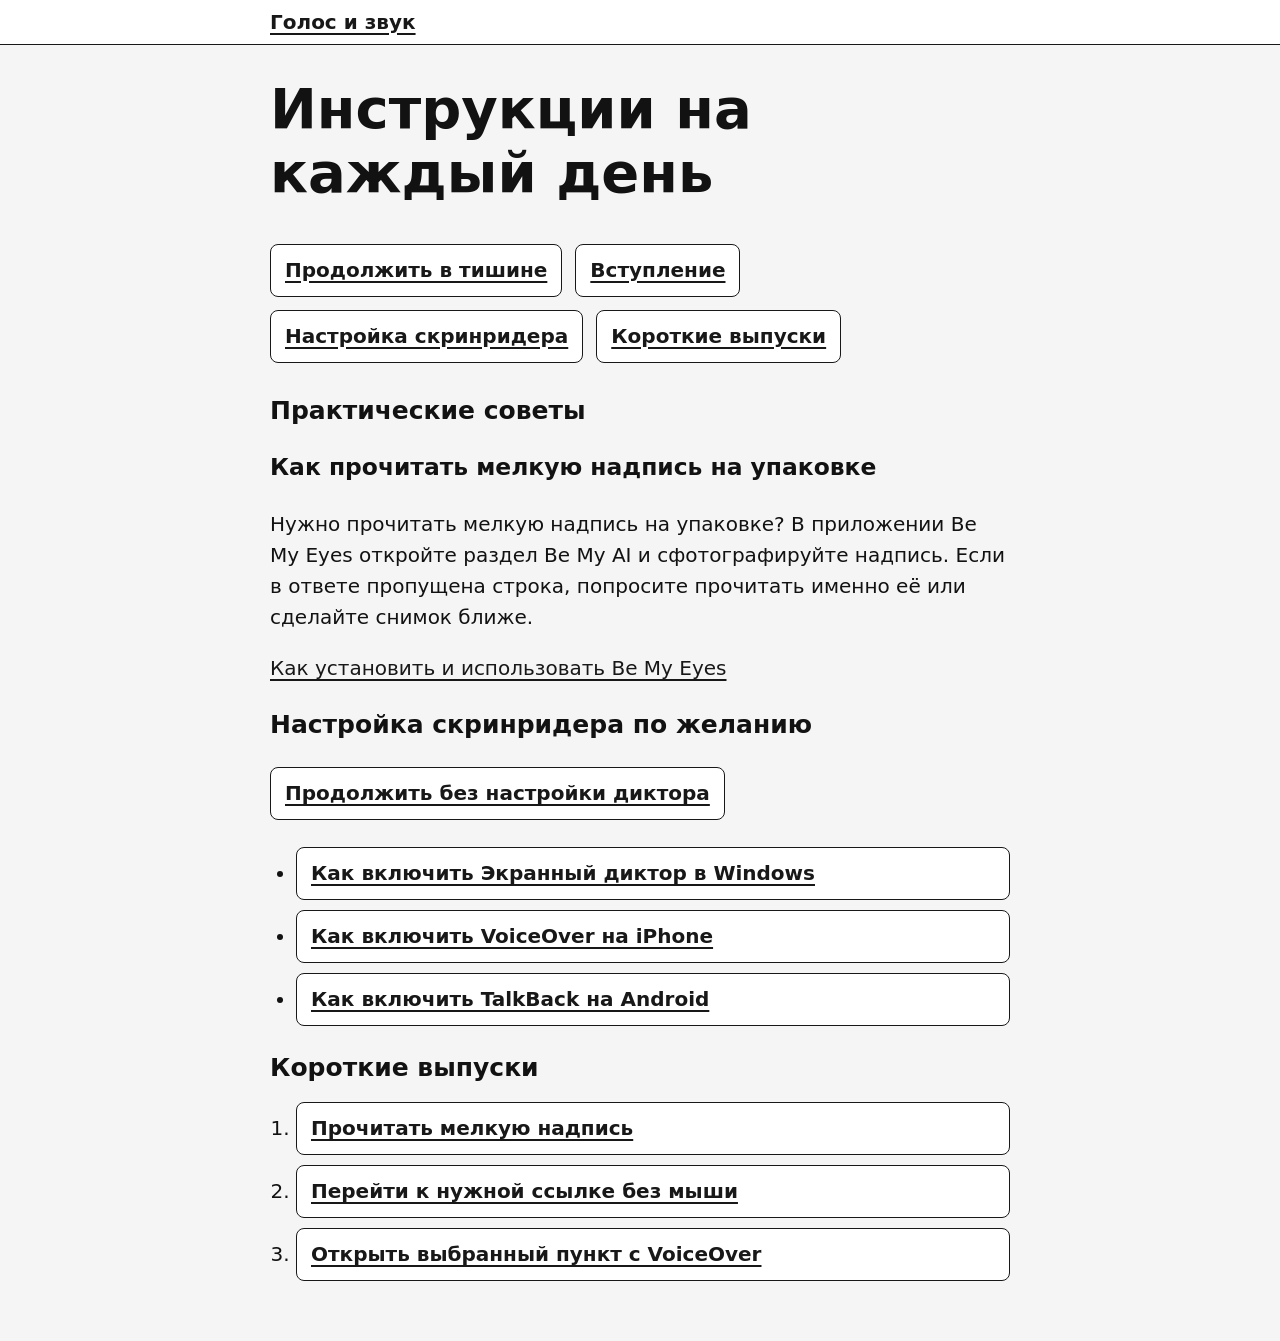
==== commit 94c91971: "Добавить клавиатурное озвучивание на Python" ====
--- a/index.html
+++ b/index.html
@@ -3,27 +3,46 @@
 <head>
   <meta charset="utf-8">
   <meta name="viewport" content="width=device-width, initial-scale=1">
-  <title>Аудиолента — VoSo</title>
+  <title>Инструкции на каждый день — Голос и звук</title>
   <link rel="stylesheet" href="./styles.css">
+  <script type="module" src="https://pyscript.net/releases/2026.7.3/core.js"></script>
 </head>
 <body>
   <a class="skip" href="#main">Перейти к основному содержимому</a>
-  <header><div class="shell"><a class="brand" href="./" aria-label="VoSo, Восо, главная">VoSo</a></div></header>
+  <header>
+    <div class="shell">
+      <a class="brand" href="./">Голос и звук<span class="sr-only">, главная</span></a>
+      <div id="keyboard-mode" hidden>
+        <button id="keyboard-toggle" type="button" aria-pressed="false" aria-describedby="keyboard-help">Стрелки и озвучивание</button>
+        <p id="keyboard-help">Вверх и вниз — выбрать пункт. Enter — открыть. Tab — обычная навигация. Escape — прервать озвучивание.</p>
+        <p id="keyboard-status" role="status"></p>
+      </div>
+    </div>
+  </header>
   <main class="shell" id="main" tabindex="-1">
-    <h1>Короткие выпуски</h1>
+    <h1>Инструкции на каждый день</h1>
         <nav class="entry-options" aria-label="Как начать">
-          <a href="#materials">К выпускам без звука</a>
+          <a href="#materials" data-quiet>Продолжить в тишине</a>
           <a href="intro.html">Вступление</a>
           <a href="#devices">Настройка скринридера</a>
+          <a href="#clips">Короткие выпуски</a>
         </nav>
-        <h2 id="materials" tabindex="-1">Лента VoSo</h2>
-        <ol class="guides">
-        <li><a href="clips/etiketka.html">Прочитать мелкую надпись</a></li><li><a href="clips/windows-tab.html">Перейти к нужной ссылке без мыши</a></li><li><a href="clips/iphone-gesture.html">Открыть выбранный пункт с VoiceOver</a></li>
-        </ol>
+        <section aria-labelledby="materials">
+          <h2 id="materials" tabindex="-1">Практические советы</h2>
+          <h3>Как прочитать мелкую надпись на упаковке</h3>
+          <p>Нужно прочитать мелкую надпись на упаковке? В приложении Be My Eyes откройте раздел Be My AI и сфотографируйте надпись. Если в ответе пропущена строка, попросите прочитать именно её или сделайте снимок ближе.</p>
+          <p><a href="https://support.bemyeyes.com/hc/en-us/articles/360005528557-Getting-started-with-Be-My-Eyes">Как установить и использовать Be My Eyes</a></p>
+        </section>
         <section aria-labelledby="devices">
           <h2 id="devices" tabindex="-1">Настройка скринридера по желанию</h2>
           <p class="entry-options"><a href="#materials">Продолжить без настройки диктора</a></p>
-        <ul class="guides"><li><a href="guides/windows.html">Как включить Экранный диктор в Windows</a></li><li><a href="guides/iphone.html">Как включить VoiceOver на iPhone</a></li><li><a href="guides/android.html">Как включить TalkBack на Android</a></li></ul></section>
+        <ul class="guides"><li><a href="guides/windows.html">Как включить Экранный диктор в Windows</a></li><li><a href="guides/iphone.html">Как включить VoiceOver на iPhone</a></li><li><a href="guides/android.html">Как включить TalkBack на Android</a></li></ul>
+        </section>
+        <section aria-labelledby="clips">
+          <h2 id="clips" tabindex="-1">Короткие выпуски</h2>
+          <ol class="guides"><li><a href="clips/etiketka.html">Прочитать мелкую надпись</a></li><li><a href="clips/windows-tab.html">Перейти к нужной ссылке без мыши</a></li><li><a href="clips/iphone-gesture.html">Открыть выбранный пункт с VoiceOver</a></li></ol>
+        </section>
   </main>
+  <script type="py" src="./keyboard.py"></script>
 </body>
 </html>
--- a/styles.css
+++ b/styles.css
@@ -21,10 +21,13 @@
 * { box-sizing: border-box; }
 body { margin: 0; background: var(--paper); color: var(--ink); overflow-wrap: anywhere; }
 a { color: var(--accent); text-underline-offset: .2em; }
-:focus-visible { outline: .18rem solid var(--focus); outline-offset: .16rem; }
+:focus-visible, .arrow-mode :focus { outline: .18rem solid var(--focus); outline-offset: .16rem; }
 header { background: var(--panel); border-bottom: 1px solid var(--accent); }
 .shell { width: min(100% - 2rem, 37rem); margin-inline: auto; }
 .brand { display: inline-flex; align-items: center; min-height: 44px; font-weight: 800; }
+#keyboard-mode { padding-block: .3rem .65rem; }
+#keyboard-mode p { margin: .45rem 0 0; }
+#keyboard-status:empty { margin: 0; }
 main { padding-block: 1.6rem 2rem; }
 h1, h2 { line-height: 1.15; margin-block: 0 .55em; }
 h1 { font-size: clamp(1.75rem, 5vw, 2.8rem); }
@@ -44,6 +47,6 @@
 .skip:focus { transform: none; }
 .sr-only { position: absolute; width: 1px; height: 1px; overflow: hidden; clip-path: inset(50%); }
 @media (forced-colors: active) {
-  :focus-visible { outline-color: Highlight; }
+  :focus-visible, .arrow-mode :focus { outline-color: Highlight; }
   .guides a, .entry-options a, button, input { border-color: ButtonText; }
 }
